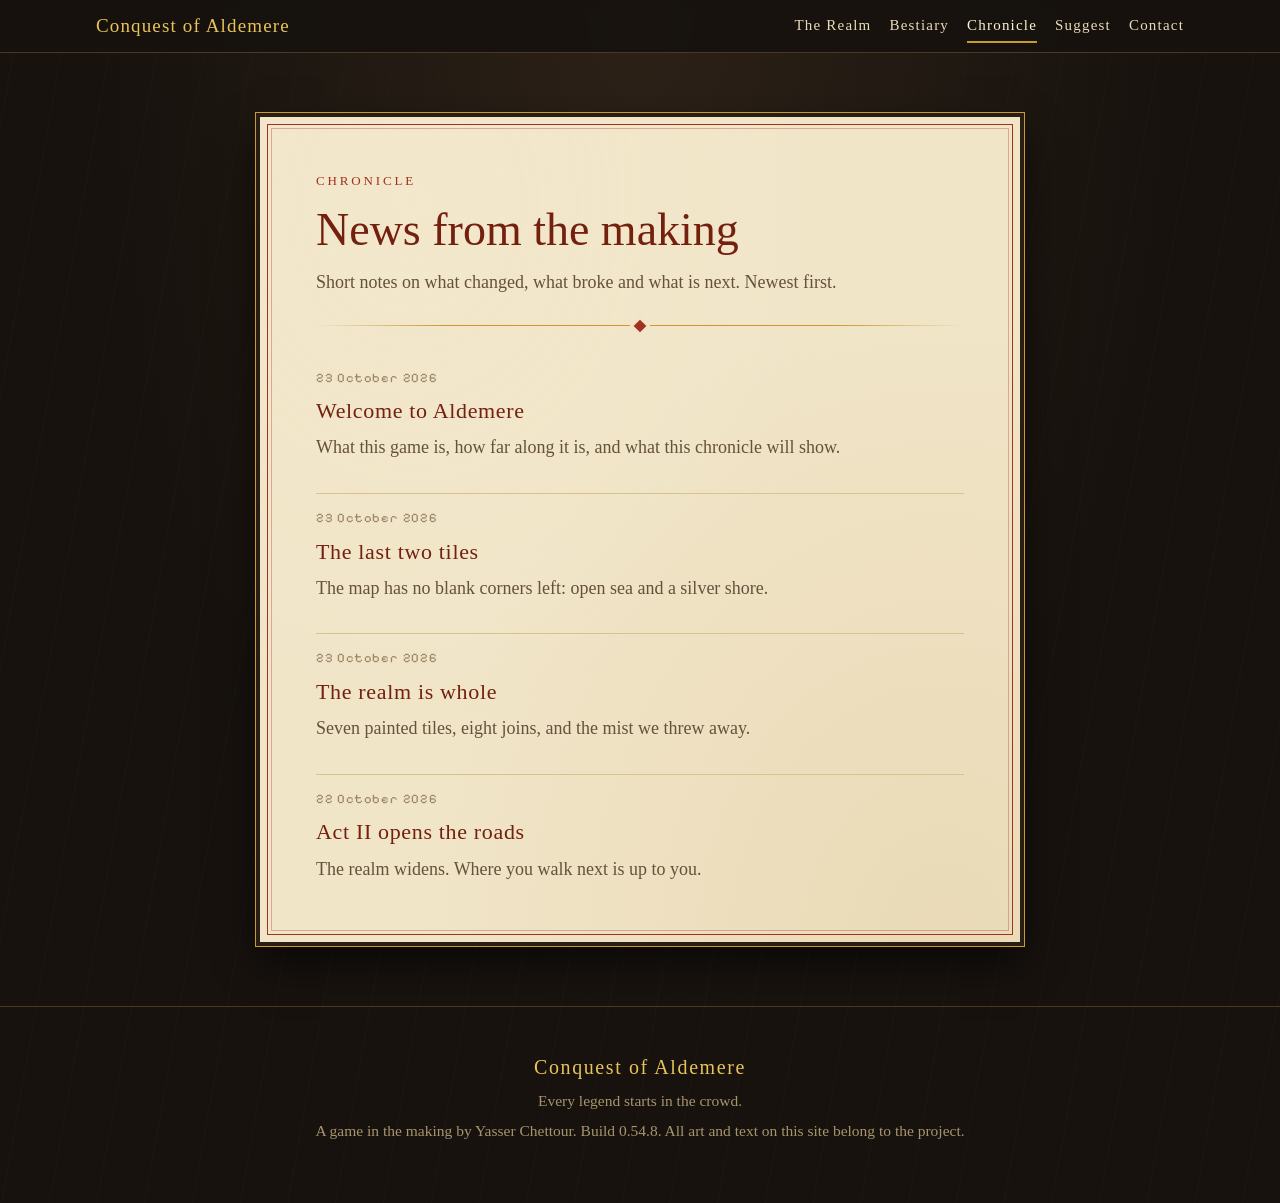
==== devlog/index.html @ 4f5d405e "Conquest of Aldemere: the book site" ====
<!doctype html>
<html lang="en">
<head>
<meta charset="utf-8">
<meta name="viewport" content="width=device-width, initial-scale=1, viewport-fit=cover">
<title>Chronicle | Conquest of Aldemere</title>
<meta name="description" content="News from the making of Conquest of Aldemere.">
<meta name="theme-color" content="#17120e">
<link rel="icon" href="../icon.svg" type="image/svg+xml">
<meta property="og:title" content="Chronicle | Conquest of Aldemere">
<meta property="og:description" content="News from the making of Conquest of Aldemere.">
<meta property="og:image" content="https://yasser-ch.github.io/aldemere/img/hero.webp">
<link rel="preconnect" href="https://fonts.googleapis.com"><link rel="preconnect" href="https://fonts.gstatic.com" crossorigin><link href="https://fonts.googleapis.com/css2?family=IM+Fell+English:ital@0;1&family=IM+Fell+English+SC&family=Pixelify+Sans:wght@400;600&display=swap" rel="stylesheet">
<link rel="stylesheet" href="../css/site.css">
</head>
<body><header class="bar"><div class="wrap">
<a class="mark" href="../index.html">Conquest of Aldemere</a>
<nav aria-label="Main"><a href="../index.html#realm" class="opt">The Realm</a><a href="../index.html#bestiary" class="opt">Bestiary</a><a href="../devlog/index.html" aria-current="page">Chronicle</a><a href="../index.html#suggest">Suggest</a><a href="../index.html#contact" class="opt">Contact</a></nav>
</div></header><main><section class="section"><div class="wrap"><div class="folio article">
<p class="rubric">Chronicle</p>
<h1>News from the making</h1>
<p class="sub">Short notes on what changed, what broke and what is next. Newest first.</p>
<div class="rule" aria-hidden="true"></div>
<div class="list">
<div class="entry"><time datetime="2026-10-23">23 October 2026</time><h3><a href="welcome-to-aldemere.html">Welcome to Aldemere</a></h3><p>What this game is, how far along it is, and what this chronicle will show.</p></div><div class="entry"><time datetime="2026-10-23">23 October 2026</time><h3><a href="the-last-two-tiles.html">The last two tiles</a></h3><p>The map has no blank corners left: open sea and a silver shore.</p></div><div class="entry"><time datetime="2026-10-23">23 October 2026</time><h3><a href="the-realm-is-whole.html">The realm is whole</a></h3><p>Seven painted tiles, eight joins, and the mist we threw away.</p></div><div class="entry"><time datetime="2026-10-22">22 October 2026</time><h3><a href="act-two-opens-the-roads.html">Act II opens the roads</a></h3><p>The realm widens. Where you walk next is up to you.</p></div>
</div>
</div></div></section></main>
<footer><div class="wrap">
<p class="mark">Conquest of Aldemere</p>
<p>Every legend starts in the crowd.</p>
<p>A game in the making by Yasser Chettour. Build 0.54.8. All art and text on this site belong to the project.</p>
</div></footer>
<script src="../js/site.js"></script>
</body>
</html>
---- css/site.css ----
/* Conquest of Aldemere, project site.
   Same look as the game: a lit vellum page on a dark desk, red rules, gold trim,
   lapis for the initials. Single deliberate look, in any OS theme. */

:root {
  color-scheme: dark;
  --desk: #17120e;
  --desk-2: #211912;
  --desk-3: #2c2117;
  --vellum: #f1e5c8;
  --vellum-2: #e6d5ad;
  --vellum-3: #d7c290;
  --ink: #2a1d14;
  --ink-soft: #66513c;
  --ink-faint: #9c8665;
  --light: #eadbb8;
  --light-dim: #a8946c;
  --rubric: #a3311f;
  --rubric-dark: #74200f;
  --lapis: #27457f;
  --lapis-dark: #172b52;
  --gold: #c99a2e;
  --gold-light: #e8c25a;
  --verdigris: #3f7656;
  --common: #6f6a62;
  --uncommon: #3f7a46;
  --rare: #27457f;
  --epic: #7c3f9a;
  --legendary: #b8651a;
  --serif: 'IM Fell English', 'Iowan Old Style', 'Palatino Linotype', Georgia, serif;
  --caps: 'IM Fell English SC', 'IM Fell English', 'Palatino Linotype', Georgia, serif;
  --pixel: 'Pixelify Sans', ui-monospace, 'Courier New', monospace;
  --gutter: max(16px, env(safe-area-inset-left, 0px));
  --gutter-r: max(16px, env(safe-area-inset-right, 0px));
  --measure: 66ch;
}

* { box-sizing: border-box; }
html { scroll-behavior: smooth; scroll-padding-top: 64px; }
html, body { margin: 0; }
body {
  background-color: var(--desk);
  background-image:
    radial-gradient(ellipse at 50% 0%, var(--desk-3) 0%, transparent 60%),
    repeating-linear-gradient(100deg, transparent 0 22px, #ffffff04 22px 23px, transparent 23px 47px);
  color: var(--light);
  font-family: var(--serif);
  font-size: 18px;
  line-height: 1.65;
  -webkit-font-smoothing: antialiased;
  overflow-x: hidden;
}
img { max-width: 100%; display: block; }
img.px { image-rendering: pixelated; image-rendering: crisp-edges; }
a { color: var(--gold-light); text-underline-offset: 3px; }
a:hover { color: #fff3d0; }
:focus-visible { outline: 3px solid var(--gold-light); outline-offset: 2px; }
.sr { position: absolute; width: 1px; height: 1px; overflow: hidden; clip: rect(0 0 0 0); white-space: nowrap; }
@media (prefers-reduced-motion: reduce) { html { scroll-behavior: auto; } * { transition: none !important; animation: none !important; } }

.wrap { width: 100%; max-width: 1120px; margin: 0 auto; padding-left: var(--gutter); padding-right: var(--gutter-r); }
.section { padding-block: 64px; }
.section.tight { padding-block: 40px; }

/* ── Top bar ─────────────────────────────────────────────────────────────── */
.bar {
  position: sticky; top: env(safe-area-inset-top, 0px); z-index: 20;
  background: #17120ee8; backdrop-filter: blur(6px);
  border-bottom: 1px solid #4a3822;
}
.bar .wrap { display: flex; align-items: center; justify-content: space-between; gap: 16px; min-height: 52px; }
.bar .mark { font-family: var(--caps); font-size: 19px; letter-spacing: .06em; color: var(--gold-light); text-decoration: none; white-space: nowrap; }
.bar nav { display: flex; gap: 4px 18px; flex-wrap: wrap; justify-content: flex-end; }
.bar nav a { font-family: var(--caps); font-size: 15px; letter-spacing: .08em; color: var(--light); text-decoration: none; padding: 4px 0; border-bottom: 2px solid transparent; }
.bar nav a:hover, .bar nav a[aria-current] { border-bottom-color: var(--gold); color: #fff3d0; }
@media (max-width: 640px) { .bar nav a.opt { display: none; } .bar .mark { font-size: 16px; } }

/* ── Hero ────────────────────────────────────────────────────────────────── */
.hero { position: relative; isolation: isolate; text-align: center; padding-block: 56px 72px; overflow: hidden; }
.hero::before {
  content: ''; position: absolute; inset: 0; z-index: -2;
  background: url('../img/hero.webp') center 30% / cover no-repeat;
}
.hero::after {
  content: ''; position: absolute; inset: 0; z-index: -1;
  background: linear-gradient(180deg, #17120e99 0%, #17120e33 30%, #17120eaa 72%, var(--desk) 100%);
}
.hero .logo { width: min(600px, 88%); margin: 0 auto; filter: drop-shadow(0 6px 18px #000a); }
.hero .tag { font-style: italic; font-size: clamp(20px, 3.2vw, 26px); color: #fff3d0; text-shadow: 0 2px 8px #000; margin: 18px 0 0; }
.hero .lede { max-width: 54ch; margin: 18px auto 0; color: var(--light); text-shadow: 0 1px 6px #000; }
.status { display: inline-flex; flex-wrap: wrap; justify-content: center; gap: 6px 14px; margin-top: 26px; padding: 8px 16px; background: #17120ecc; border: 1px solid var(--gold); font-family: var(--pixel); font-size: 14px; letter-spacing: .04em; color: var(--gold-light); }
.status b { font-weight: 400; color: var(--light); }
.cta { display: flex; flex-wrap: wrap; gap: 12px; justify-content: center; margin-top: 28px; }

.btn {
  display: inline-block; font-family: var(--caps); font-size: 18px; letter-spacing: .06em; text-decoration: none; cursor: pointer;
  color: #fff3d0; background: linear-gradient(#7a2a1c, #5a1a0f); border: 2px solid var(--gold);
  padding: 10px 26px; box-shadow: inset 0 0 0 1px #0007, 0 3px 0 #2a0a05;
}
.btn:hover { background: linear-gradient(#8c3322, #66200f); color: #fff; }
.btn:active { transform: translateY(2px); box-shadow: inset 0 0 0 1px #0007, 0 1px 0 #2a0a05; }
.btn.quiet { background: #17120ecc; color: var(--light); box-shadow: inset 0 0 0 1px #0007; }
.btn.quiet:hover { background: #241a12; }
.btn[disabled] { opacity: .55; cursor: default; }

/* ── Vellum folio ────────────────────────────────────────────────────────── */
.folio {
  position: relative; color: var(--ink);
  background: var(--vellum);
  background-image:
    radial-gradient(ellipse at 20% 10%, #fff8e420 0%, transparent 50%),
    radial-gradient(ellipse at 90% 100%, #c9a96a30 0%, transparent 55%);
  padding: 40px clamp(20px, 5vw, 56px) 44px;
  box-shadow: 0 0 0 4px #2a1d14, 0 0 0 5px var(--gold), 0 18px 40px #000a;
}
.folio::before { content: ''; position: absolute; inset: 7px; border: 1px solid var(--rubric); pointer-events: none; }
.folio::after { content: ''; position: absolute; inset: 11px; border: 1px solid #a3311f55; pointer-events: none; }
.folio a { color: var(--rubric-dark); }
.folio a:hover { color: var(--rubric); }
.folio :focus-visible { outline-color: var(--lapis); }

h1, h2, h3 { font-weight: 400; margin: 0; text-wrap: balance; }
.rubric { font-family: var(--caps); font-size: 13px; letter-spacing: .22em; text-transform: uppercase; color: var(--rubric); }
.dark .rubric, .band .rubric { color: var(--gold); }
h2 { font-family: var(--caps); font-size: clamp(28px, 4vw, 40px); line-height: 1.15; letter-spacing: .02em; color: var(--rubric-dark); margin-top: 6px; }
.dark h2, .band h2 { color: var(--gold-light); }
h3 { font-family: var(--caps); font-size: 22px; letter-spacing: .03em; }
.sub { max-width: var(--measure); color: var(--ink-soft); margin: 12px 0 0; }
.dark .sub, .band .sub { color: var(--light-dim); }
.rule { height: 12px; margin: 22px 0; background: linear-gradient(90deg, transparent, var(--gold) 20%, var(--gold) 80%, transparent) center / 100% 1px no-repeat; position: relative; }
.rule::after { content: ''; position: absolute; left: 50%; top: 50%; width: 9px; height: 9px; background: var(--rubric); transform: translate(-50%, -50%) rotate(45deg); box-shadow: 0 0 0 3px var(--vellum); }
.band .rule::after, .dark .rule::after { box-shadow: 0 0 0 3px var(--desk); }

/* illuminated initial: gold letter on a lapis square, ruled in red */
.initial {
  float: left; display: grid; place-items: center; width: 64px; height: 64px; margin: 6px 14px 4px 0;
  font-family: var(--caps); font-size: 46px; line-height: 1; color: var(--gold-light);
  background: var(--lapis); border: 2px solid var(--rubric); box-shadow: inset 0 0 0 2px var(--gold), inset 0 0 0 4px var(--lapis-dark);
}
.prose p { margin: 0 0 14px; max-width: var(--measure); }

/* intro: prose beside a framed plate */
.intro { display: grid; grid-template-columns: minmax(0, 1fr) minmax(0, 360px); gap: 30px; align-items: start; }
.plate { margin: 6px 0 0; border: 2px solid var(--gold); box-shadow: 0 0 0 3px #2a1d14; background: #0c0805; }
.plate figcaption { padding: 6px 10px; font-style: italic; font-size: 15px; color: var(--light-dim); background: #17120e; }
@media (max-width: 860px) { .intro { grid-template-columns: 1fr; } .plate { max-width: 460px; } }

/* three pillars */
.pillars { display: grid; grid-template-columns: repeat(auto-fit, minmax(230px, 1fr)); gap: 18px; margin-top: 30px; }
.pillar { padding: 16px 18px 18px; border: 1px solid var(--vellum-3); background: #fff8e440; min-width: 0; }
.pillar h3 { color: var(--rubric-dark); }
.pillar p { margin: 8px 0 0; font-size: 17px; line-height: 1.55; color: var(--ink-soft); }
.facts { display: flex; flex-wrap: wrap; gap: 10px 26px; margin-top: 26px; padding-top: 18px; border-top: 1px solid var(--vellum-3); }
.fact { font-family: var(--pixel); font-size: 14px; letter-spacing: .02em; color: var(--ink-soft); }
.fact b { display: block; font-weight: 400; font-size: 28px; line-height: 1.1; color: var(--rubric-dark); }

/* ── Dark bands ──────────────────────────────────────────────────────────── */
.band { background: linear-gradient(180deg, transparent, #120d09 12%, #120d09 88%, transparent); }
.mapframe { position: relative; margin-top: 28px; border: 2px solid var(--gold); box-shadow: 0 0 0 4px #2a1d14, 0 20px 50px #000c; background: #0c0805; }
.mapframe img { width: 100%; height: auto; }
.legend { display: grid; grid-template-columns: repeat(auto-fit, minmax(210px, 1fr)); gap: 14px 24px; margin-top: 26px; }
.legend div { padding-left: 14px; border-left: 2px solid var(--rubric); min-width: 0; }
.legend h3 { font-size: 19px; color: var(--gold-light); }
.legend p { margin: 4px 0 0; font-size: 16px; line-height: 1.5; color: var(--light-dim); }

/* bestiary */
.bestiary { display: grid; grid-template-columns: repeat(auto-fill, minmax(150px, 1fr)); gap: 14px; margin-top: 28px; }
.foe { display: grid; grid-template-rows: 180px auto; background: linear-gradient(#2a2016, #1b140e); border: 1px solid #4a3822; padding: 10px 8px 10px; text-align: center; min-width: 0; transition: border-color .15s, transform .15s; }
.foe:hover { border-color: var(--gold); transform: translateY(-2px); }
.foe img { margin: 0 auto; max-height: 176px; width: auto; object-fit: contain; align-self: end; }
.foe span { margin-top: 8px; font-family: var(--caps); font-size: 16px; letter-spacing: .04em; color: var(--light); }

/* armoury */
.shelf { display: grid; grid-template-columns: repeat(auto-fit, minmax(250px, 1fr)); gap: 16px; margin-top: 28px; }
.item { display: grid; grid-template-columns: 68px 1fr; gap: 14px; align-items: start; padding: 14px; background: #fff8e44d; border: 1px solid var(--vellum-3); min-width: 0; }
.item .slot { display: grid; place-items: center; width: 68px; height: 68px; background: #2a1d14; border: 2px solid var(--gold); box-shadow: inset 0 0 0 2px #0008; }
.item .slot img { width: 56px; height: 56px; }
.item h3 { font-size: 19px; color: var(--ink); }
.item .meta { font-family: var(--pixel); font-size: 12.5px; letter-spacing: .06em; text-transform: uppercase; margin-top: 2px; }
.item p { margin: 6px 0 0; font-size: 16px; line-height: 1.5; color: var(--ink-soft); font-style: italic; }
.r-rare { color: var(--rare); } .r-epic { color: var(--epic); } .r-legendary { color: var(--legendary); } .r-uncommon { color: var(--uncommon); }

/* faces and classes */
.faces { display: grid; grid-template-columns: repeat(auto-fit, minmax(110px, 1fr)); gap: 12px; margin-top: 26px; }
.faces figure { margin: 0; border: 2px solid var(--gold); box-shadow: 0 0 0 3px #2a1d14; background: #2a1d14; }
.faces img { width: 100%; aspect-ratio: 3 / 4; object-fit: cover; }
.classes { display: grid; grid-template-columns: repeat(auto-fit, minmax(210px, 1fr)); gap: 14px 22px; margin-top: 30px; }
.classes div { border-top: 2px solid var(--rubric); padding-top: 8px; min-width: 0; }
.classes h3 { color: var(--rubric-dark); font-size: 20px; }
.classes p { margin: 4px 0 0; font-size: 16px; line-height: 1.5; color: var(--ink-soft); }

/* gallery */
.gallery { display: grid; grid-template-columns: repeat(auto-fill, minmax(250px, 1fr)); gap: 14px; margin-top: 28px; }
.shot { all: unset; box-sizing: border-box; display: block; cursor: zoom-in; position: relative; border: 2px solid var(--gold); box-shadow: 0 0 0 3px #2a1d14; background: #0c0805; overflow: hidden; }
.shot img { width: 100%; aspect-ratio: 3 / 2; object-fit: cover; transition: transform .35s; }
.shot:hover img { transform: scale(1.04); }
.shot:focus-visible { outline: 3px solid var(--gold-light); outline-offset: 3px; }
.shot span { position: absolute; left: 0; right: 0; bottom: 0; padding: 22px 12px 8px; font-family: var(--caps); font-size: 16px; letter-spacing: .04em; color: #fff3d0; background: linear-gradient(transparent, #000c); }
dialog.lightbox { padding: 0; border: 2px solid var(--gold); background: #0c0805; max-width: min(1000px, 94vw); box-shadow: 0 0 0 4px #2a1d14, 0 30px 80px #000; }
dialog.lightbox::backdrop { background: #000c; }
dialog.lightbox img { width: 100%; height: auto; max-height: 82vh; object-fit: contain; }
dialog.lightbox form { display: flex; justify-content: space-between; align-items: center; gap: 12px; padding: 8px 14px; color: var(--light); font-family: var(--caps); }
dialog.lightbox button { font: inherit; color: #fff3d0; background: #5a1a0f; border: 1px solid var(--gold); padding: 4px 14px; cursor: pointer; }

/* roadmap */
.acts { display: grid; grid-template-columns: repeat(auto-fit, minmax(240px, 1fr)); gap: 18px; margin-top: 30px; }
.act { padding: 16px 18px 18px; border: 1px solid var(--vellum-3); background: #fff8e440; min-width: 0; }
.act .state { display: inline-block; font-family: var(--pixel); font-size: 12.5px; letter-spacing: .08em; text-transform: uppercase; padding: 2px 9px; color: #fff3d0; }
.state.done { background: var(--verdigris); } .state.work { background: var(--rubric); } .state.later { background: var(--ink-soft); }
.act h3 { margin-top: 10px; color: var(--ink); }
.act p { margin: 6px 0 0; font-size: 16.5px; line-height: 1.55; color: var(--ink-soft); }

/* chronicle cards */
.posts { display: grid; grid-template-columns: repeat(auto-fit, minmax(270px, 1fr)); gap: 18px; margin-top: 28px; }
.post-card { display: grid; align-content: start; gap: 6px; padding: 18px 20px 20px; background: linear-gradient(#2a2016, #1b140e); border: 1px solid #4a3822; text-decoration: none; color: var(--light); min-width: 0; transition: border-color .15s; }
.post-card:hover { border-color: var(--gold); color: var(--light); }
.post-card time { font-family: var(--pixel); font-size: 13px; letter-spacing: .06em; color: var(--gold); }
.post-card h3 { font-size: 22px; color: var(--gold-light); }
.post-card p { margin: 0; font-size: 16.5px; line-height: 1.55; color: var(--light-dim); }
.post-card .more { font-family: var(--caps); font-size: 15px; letter-spacing: .08em; color: var(--gold-light); margin-top: 4px; }

/* forms */
.twin { display: grid; grid-template-columns: repeat(auto-fit, minmax(300px, 1fr)); gap: 34px; margin-top: 26px; }
form.scroll { display: grid; gap: 14px; min-width: 0; }
label { display: grid; gap: 4px; font-family: var(--caps); font-size: 15px; letter-spacing: .08em; color: var(--rubric-dark); }
label small { font-family: var(--serif); letter-spacing: 0; text-transform: none; font-size: 14px; color: var(--ink-faint); font-style: italic; }
input, select, textarea {
  width: 100%; font: inherit; font-size: 17px; color: var(--ink); background: #fffaf0; border: 1px solid var(--ink-faint); border-radius: 0; padding: 9px 11px;
}
textarea { min-height: 130px; resize: vertical; }
input:focus, select:focus, textarea:focus { outline: 3px solid var(--lapis); outline-offset: 1px; border-color: var(--lapis); }
.trap { position: absolute; left: -9999px; width: 1px; height: 1px; overflow: hidden; }
.form-note { min-height: 1.6em; margin: 0; font-style: italic; color: var(--ink-soft); }
.form-note.bad { color: var(--rubric); }
.form-note.good { color: var(--verdigris); }
.fine { font-size: 15px; color: var(--ink-faint); margin: 0; }
.mailline { display: flex; flex-wrap: wrap; gap: 8px 12px; align-items: center; margin: 10px 0 0; }
.mailline code { font-family: var(--pixel); font-size: 15px; background: #fffaf0; border: 1px solid var(--vellum-3); padding: 2px 8px; color: var(--ink); overflow-wrap: anywhere; }
.copy { font: inherit; font-family: var(--caps); font-size: 14px; letter-spacing: .08em; color: var(--rubric-dark); background: transparent; border: 1px solid var(--rubric); padding: 2px 12px; cursor: pointer; }
.copy:hover { background: #a3311f14; }

/* ── Article pages ───────────────────────────────────────────────────────── */
.article { max-width: 760px; margin: 0 auto; }
.article h1 { font-family: var(--caps); font-size: clamp(32px, 5vw, 46px); line-height: 1.12; color: var(--rubric-dark); margin-top: 8px; }
.article .byline { font-family: var(--pixel); font-size: 14px; letter-spacing: .06em; color: var(--ink-faint); margin-top: 10px; }
.article .prose { margin-top: 22px; }
.article .prose h2 { font-size: 26px; margin: 28px 0 8px; }
.article figure { margin: 24px 0; border: 2px solid var(--gold); box-shadow: 0 0 0 3px #2a1d14; background: #0c0805; }
.article figcaption { padding: 8px 12px; font-style: italic; font-size: 15px; color: var(--light-dim); background: #17120e; }
.article .back { font-family: var(--caps); letter-spacing: .08em; text-decoration: none; }
.list { display: grid; gap: 16px; margin-top: 22px; }
.entry { display: grid; gap: 4px; padding: 14px 0; border-top: 1px solid var(--vellum-3); }
.entry:first-child { border-top: 0; }
.entry time { font-family: var(--pixel); font-size: 13px; letter-spacing: .06em; color: var(--ink-faint); }
.entry h3 a { color: var(--rubric-dark); text-decoration: none; }
.entry h3 a:hover { text-decoration: underline; }
.entry p { margin: 0; color: var(--ink-soft); max-width: var(--measure); }

footer { padding-block: 40px 56px; text-align: center; font-size: 15.5px; color: var(--light-dim); border-top: 1px solid #4a3822; }
footer p { margin: 4px 0; }
footer .mark { font-family: var(--caps); font-size: 20px; letter-spacing: .08em; color: var(--gold-light); }

@media (max-width: 520px) {
  body { font-size: 17px; }
  .section { padding-block: 44px; }
  .folio { padding: 30px 18px 34px; }
  .initial { width: 54px; height: 54px; font-size: 38px; }
}
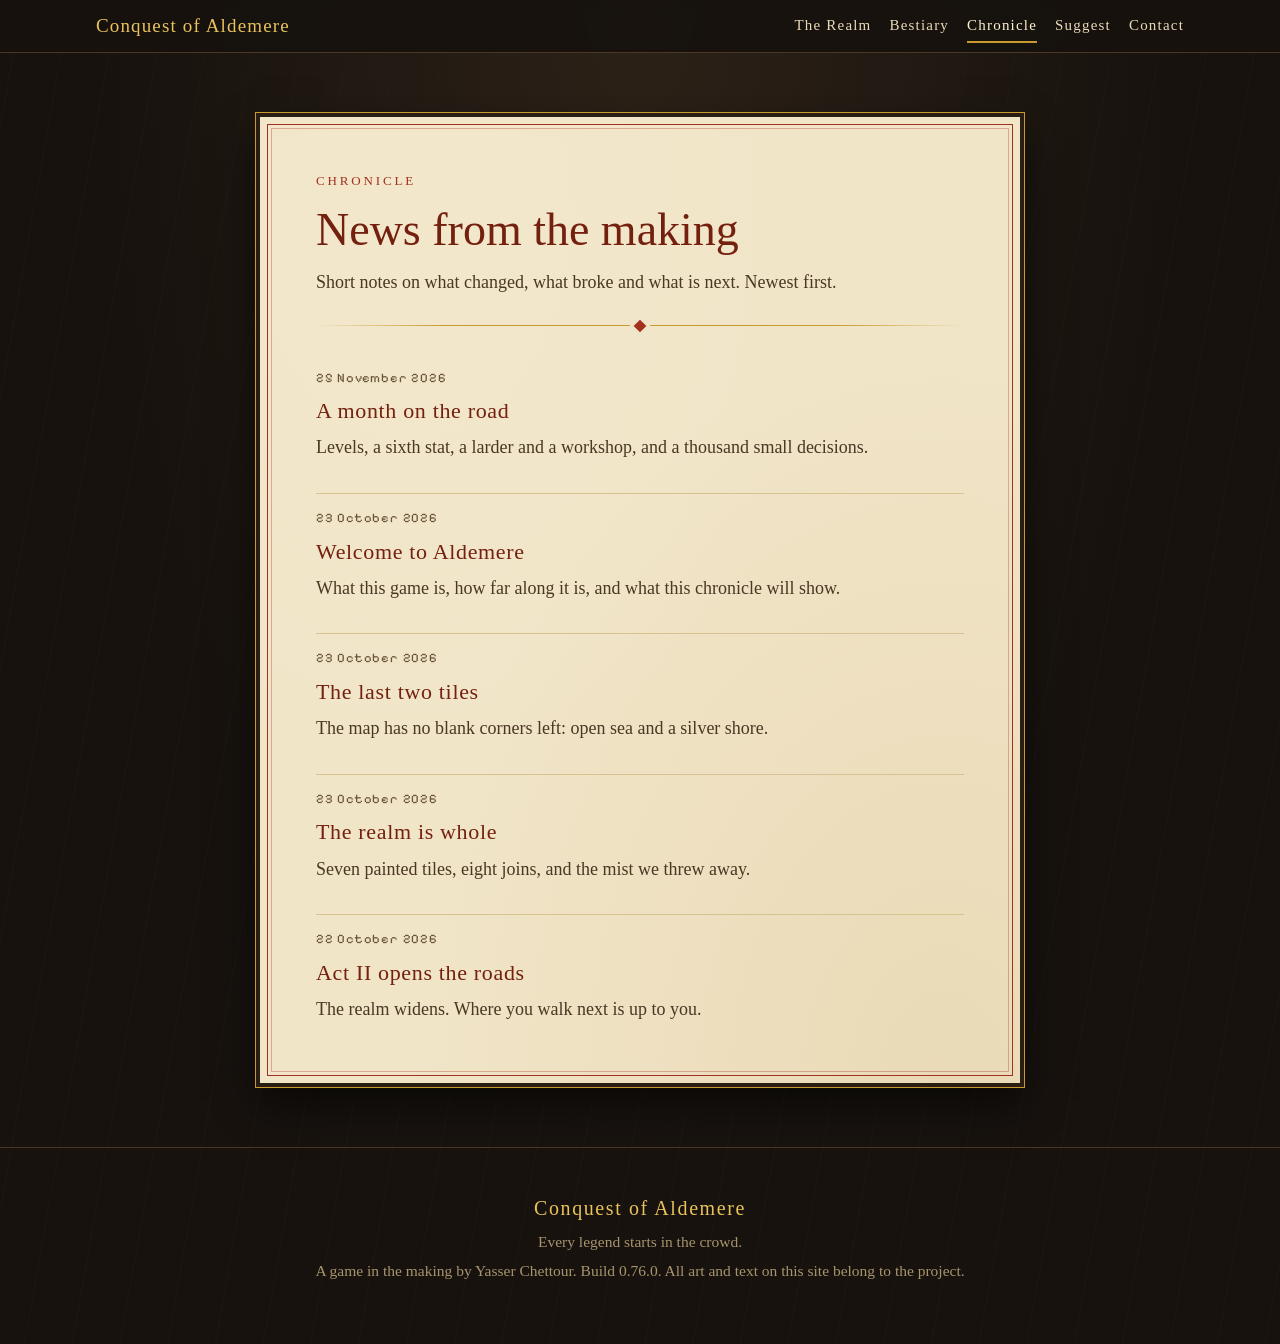
==== commit b17da009: "Update the site to build 0.76.0: numbers, classes, armoury, progress and a new chronicle post" ====
--- a/devlog/index.html
+++ b/devlog/index.html
@@ -22,13 +22,13 @@
 <p class="sub">Short notes on what changed, what broke and what is next. Newest first.</p>
 <div class="rule" aria-hidden="true"></div>
 <div class="list">
-<div class="entry"><time datetime="2026-10-23">23 October 2026</time><h3><a href="welcome-to-aldemere.html">Welcome to Aldemere</a></h3><p>What this game is, how far along it is, and what this chronicle will show.</p></div><div class="entry"><time datetime="2026-10-23">23 October 2026</time><h3><a href="the-last-two-tiles.html">The last two tiles</a></h3><p>The map has no blank corners left: open sea and a silver shore.</p></div><div class="entry"><time datetime="2026-10-23">23 October 2026</time><h3><a href="the-realm-is-whole.html">The realm is whole</a></h3><p>Seven painted tiles, eight joins, and the mist we threw away.</p></div><div class="entry"><time datetime="2026-10-22">22 October 2026</time><h3><a href="act-two-opens-the-roads.html">Act II opens the roads</a></h3><p>The realm widens. Where you walk next is up to you.</p></div>
+<div class="entry"><time datetime="2026-11-25">25 November 2026</time><h3><a href="a-month-on-the-road.html">A month on the road</a></h3><p>Levels, a sixth stat, a larder and a workshop, and a thousand small decisions.</p></div><div class="entry"><time datetime="2026-10-23">23 October 2026</time><h3><a href="welcome-to-aldemere.html">Welcome to Aldemere</a></h3><p>What this game is, how far along it is, and what this chronicle will show.</p></div><div class="entry"><time datetime="2026-10-23">23 October 2026</time><h3><a href="the-last-two-tiles.html">The last two tiles</a></h3><p>The map has no blank corners left: open sea and a silver shore.</p></div><div class="entry"><time datetime="2026-10-23">23 October 2026</time><h3><a href="the-realm-is-whole.html">The realm is whole</a></h3><p>Seven painted tiles, eight joins, and the mist we threw away.</p></div><div class="entry"><time datetime="2026-10-22">22 October 2026</time><h3><a href="act-two-opens-the-roads.html">Act II opens the roads</a></h3><p>The realm widens. Where you walk next is up to you.</p></div>
 </div>
 </div></div></section></main>
 <footer><div class="wrap">
 <p class="mark">Conquest of Aldemere</p>
 <p>Every legend starts in the crowd.</p>
-<p>A game in the making by Yasser Chettour. Build 0.54.8. All art and text on this site belong to the project.</p>
+<p>A game in the making by Yasser Chettour. Build 0.76.0. All art and text on this site belong to the project.</p>
 </div></footer>
 <script src="../js/site.js"></script>
 </body>
--- a/css/site.css
+++ b/css/site.css
@@ -11,8 +11,8 @@
   --vellum-2: #e6d5ad;
   --vellum-3: #d7c290;
   --ink: #2a1d14;
-  --ink-soft: #66513c;
-  --ink-faint: #9c8665;
+  --ink-soft: #4a3724;
+  --ink-faint: #6b5539;
   --light: #eadbb8;
   --light-dim: #a8946c;
   --rubric: #a3311f;
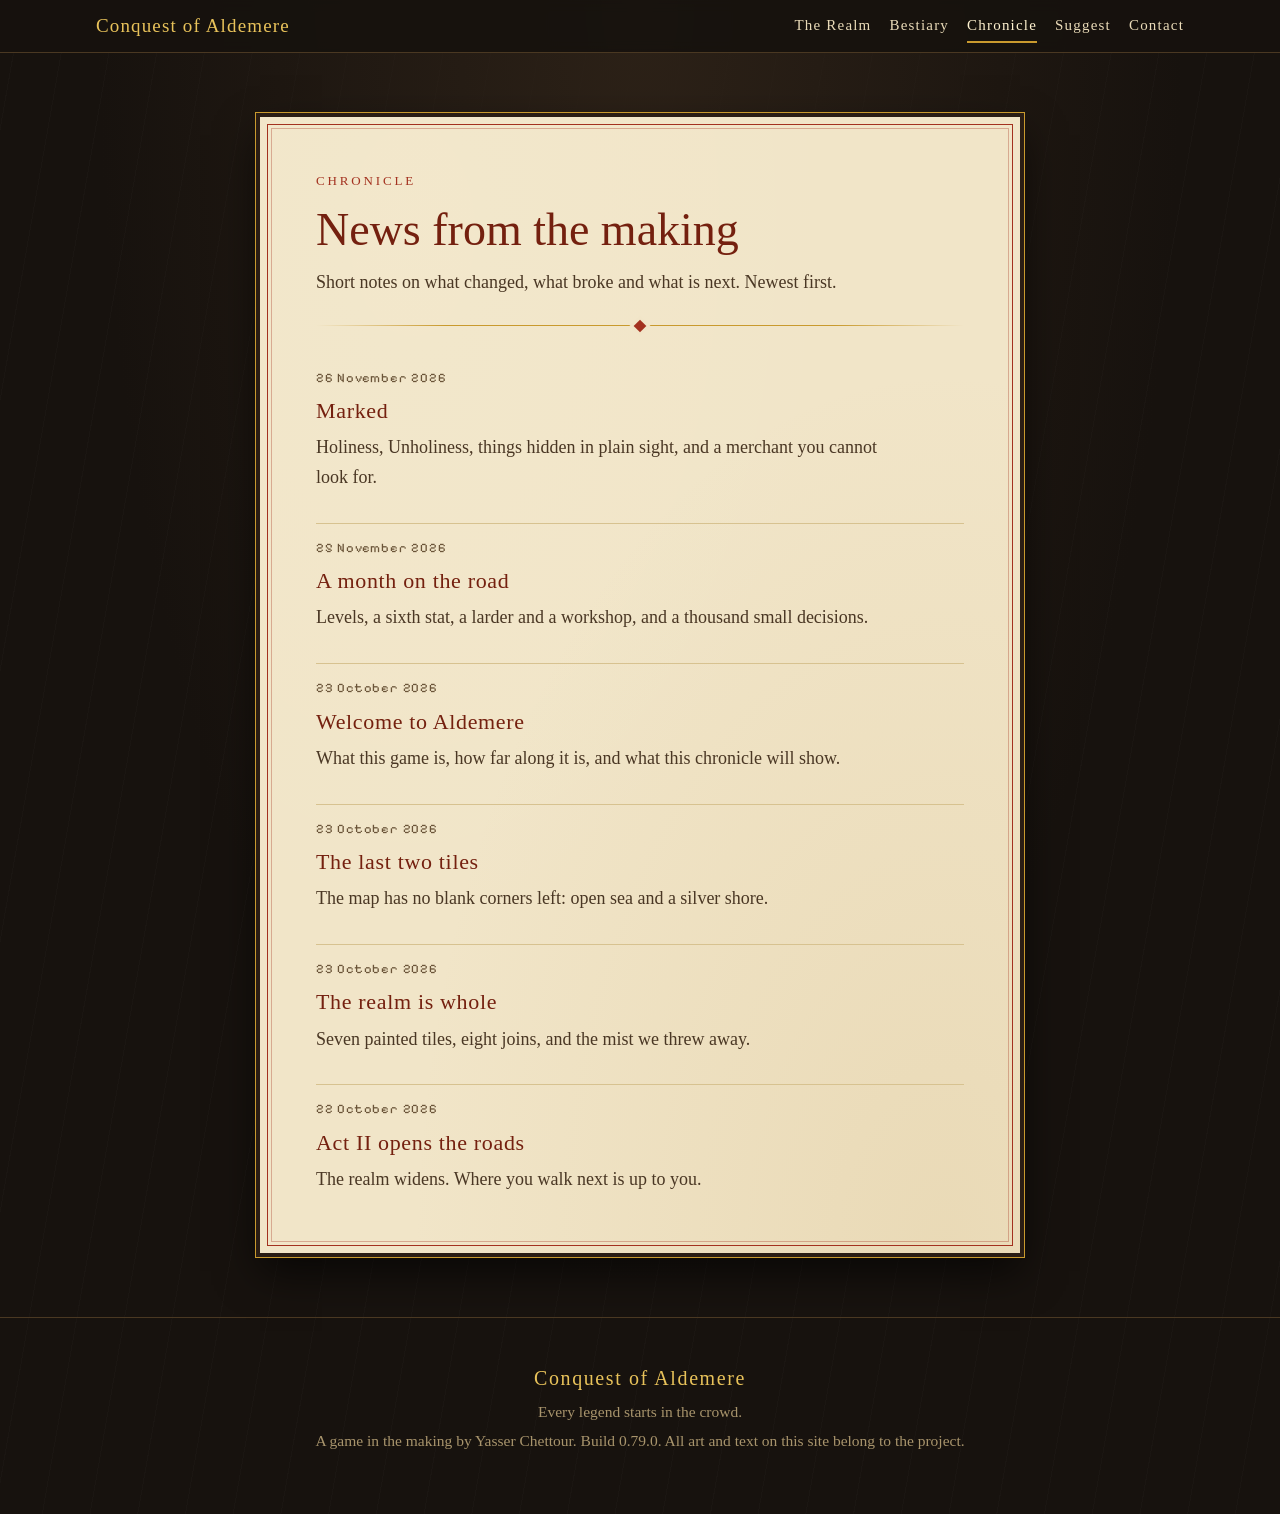
==== commit be1eb6f3: "Build 0.79.0: the two marks, the black market and a new chronicle post" ====
--- a/devlog/index.html
+++ b/devlog/index.html
@@ -22,13 +22,13 @@
 <p class="sub">Short notes on what changed, what broke and what is next. Newest first.</p>
 <div class="rule" aria-hidden="true"></div>
 <div class="list">
-<div class="entry"><time datetime="2026-11-25">25 November 2026</time><h3><a href="a-month-on-the-road.html">A month on the road</a></h3><p>Levels, a sixth stat, a larder and a workshop, and a thousand small decisions.</p></div><div class="entry"><time datetime="2026-10-23">23 October 2026</time><h3><a href="welcome-to-aldemere.html">Welcome to Aldemere</a></h3><p>What this game is, how far along it is, and what this chronicle will show.</p></div><div class="entry"><time datetime="2026-10-23">23 October 2026</time><h3><a href="the-last-two-tiles.html">The last two tiles</a></h3><p>The map has no blank corners left: open sea and a silver shore.</p></div><div class="entry"><time datetime="2026-10-23">23 October 2026</time><h3><a href="the-realm-is-whole.html">The realm is whole</a></h3><p>Seven painted tiles, eight joins, and the mist we threw away.</p></div><div class="entry"><time datetime="2026-10-22">22 October 2026</time><h3><a href="act-two-opens-the-roads.html">Act II opens the roads</a></h3><p>The realm widens. Where you walk next is up to you.</p></div>
+<div class="entry"><time datetime="2026-11-26">26 November 2026</time><h3><a href="marked.html">Marked</a></h3><p>Holiness, Unholiness, things hidden in plain sight, and a merchant you cannot look for.</p></div><div class="entry"><time datetime="2026-11-25">25 November 2026</time><h3><a href="a-month-on-the-road.html">A month on the road</a></h3><p>Levels, a sixth stat, a larder and a workshop, and a thousand small decisions.</p></div><div class="entry"><time datetime="2026-10-23">23 October 2026</time><h3><a href="welcome-to-aldemere.html">Welcome to Aldemere</a></h3><p>What this game is, how far along it is, and what this chronicle will show.</p></div><div class="entry"><time datetime="2026-10-23">23 October 2026</time><h3><a href="the-last-two-tiles.html">The last two tiles</a></h3><p>The map has no blank corners left: open sea and a silver shore.</p></div><div class="entry"><time datetime="2026-10-23">23 October 2026</time><h3><a href="the-realm-is-whole.html">The realm is whole</a></h3><p>Seven painted tiles, eight joins, and the mist we threw away.</p></div><div class="entry"><time datetime="2026-10-22">22 October 2026</time><h3><a href="act-two-opens-the-roads.html">Act II opens the roads</a></h3><p>The realm widens. Where you walk next is up to you.</p></div>
 </div>
 </div></div></section></main>
 <footer><div class="wrap">
 <p class="mark">Conquest of Aldemere</p>
 <p>Every legend starts in the crowd.</p>
-<p>A game in the making by Yasser Chettour. Build 0.76.0. All art and text on this site belong to the project.</p>
+<p>A game in the making by Yasser Chettour. Build 0.79.0. All art and text on this site belong to the project.</p>
 </div></footer>
 <script src="../js/site.js"></script>
 </body>
